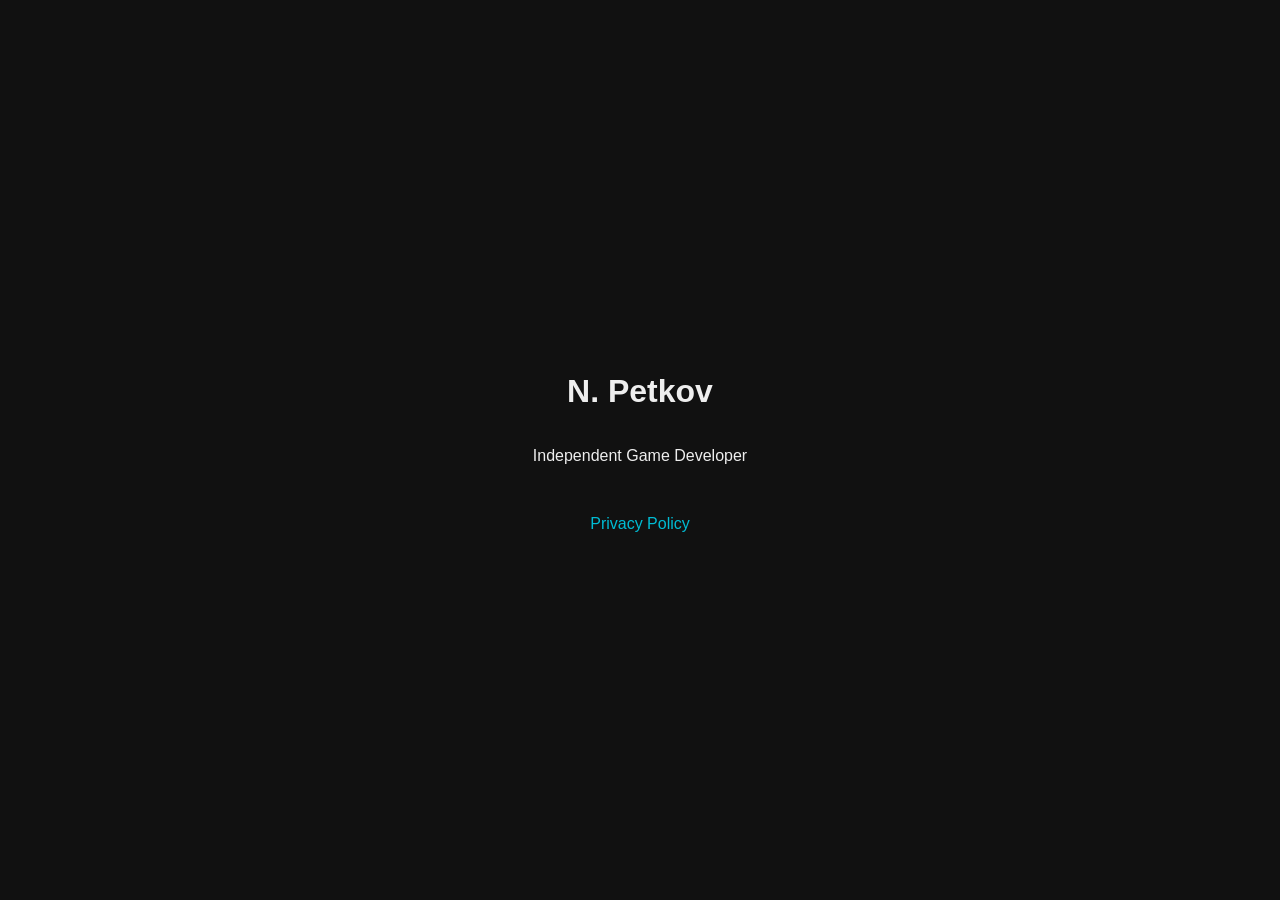
==== index.html @ 92702ce8 "Add files via upload" ====
<!DOCTYPE html>
<html lang="en">
<head>
    <meta charset="UTF-8">
    <meta name="viewport" content="width=device-width, initial-scale=1.0">
    <title>N-Petkov Games</title>
    <style>
        body {
            font-family: Arial, sans-serif;
            background-color: #111;
            color: #eee;
            display: flex;
            flex-direction: column;
            align-items: center;
            justify-content: center;
            height: 100vh;
            margin: 0;
            text-align: center;
        }
        a { color: #00bcd4; text-decoration: none; }
        a:hover { text-decoration: underline; }
    </style>
</head>
<body>
    <h1>N. Petkov</h1>
    <p>Independent Game Developer</p>
    <br>
    <p><a href="https://n-petkov.github.io/hex-arena-privacy/">Privacy Policy</a></p>
</body>
</html>
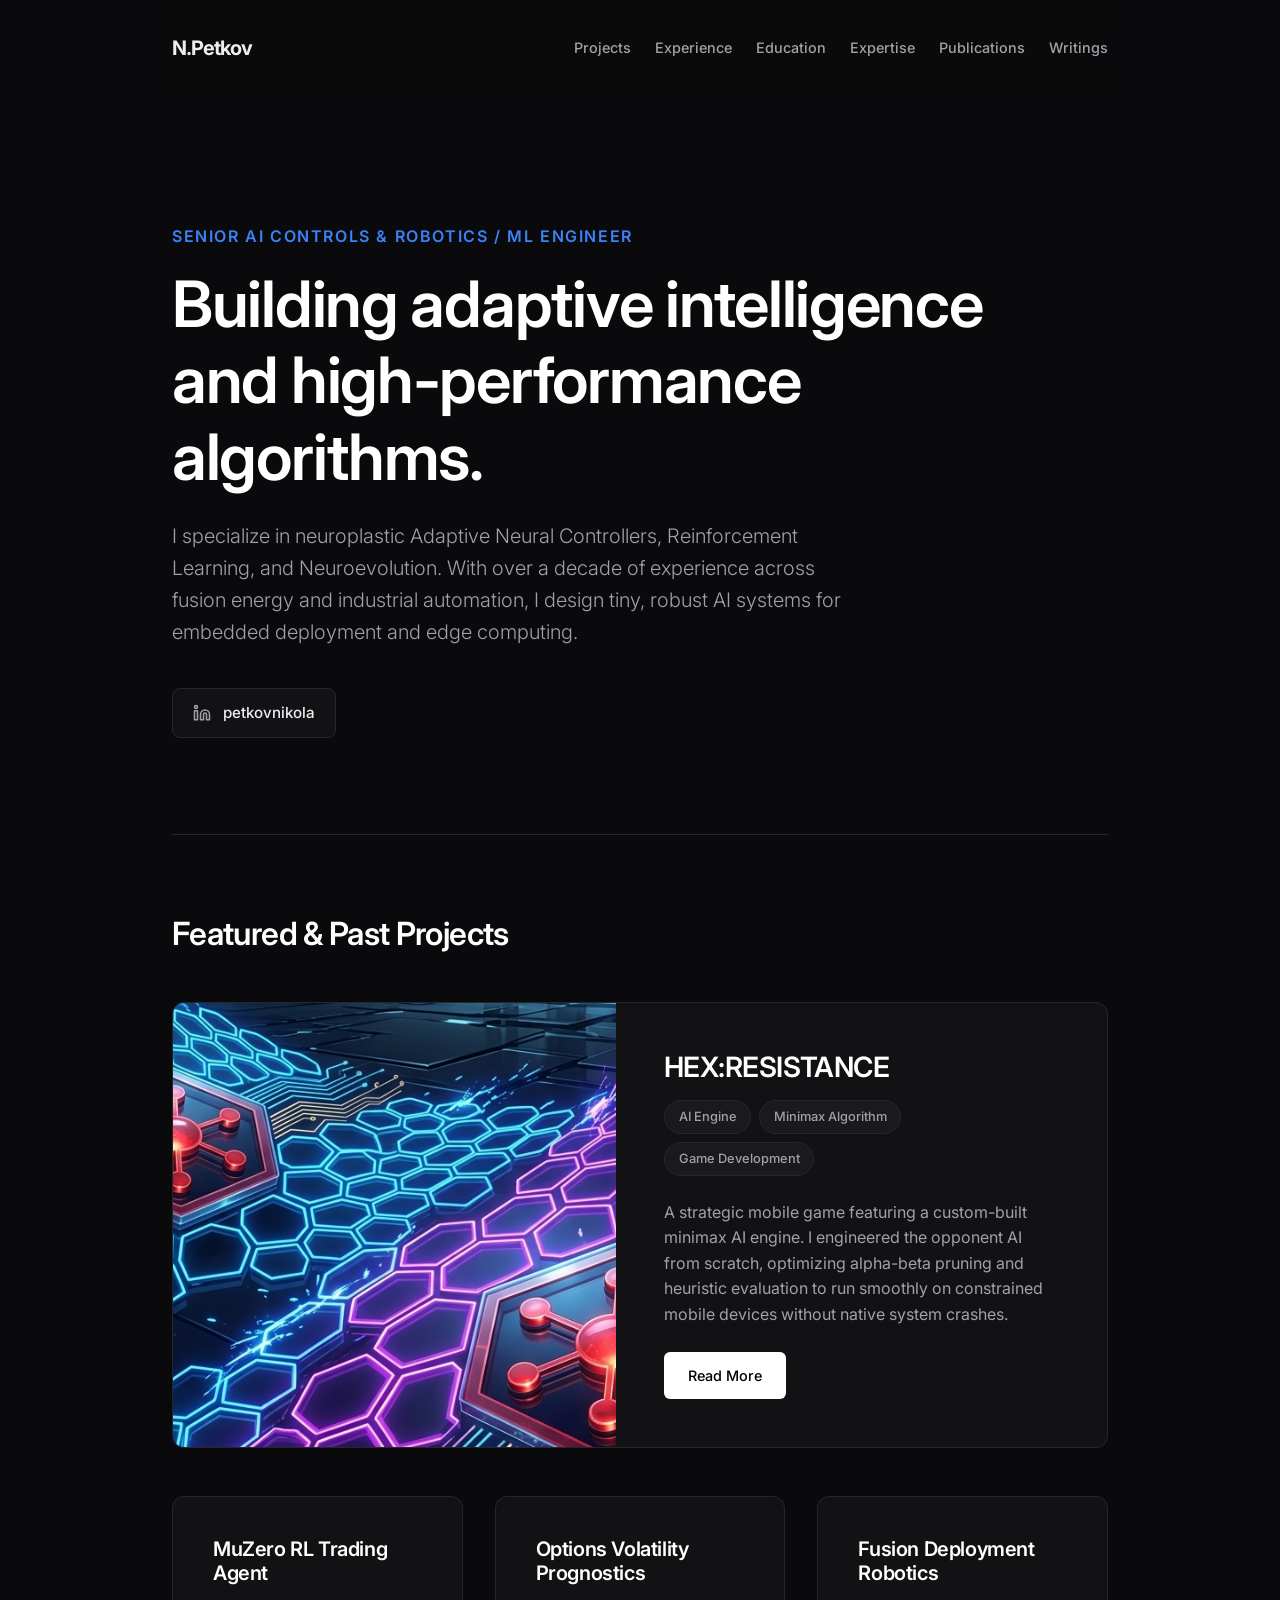
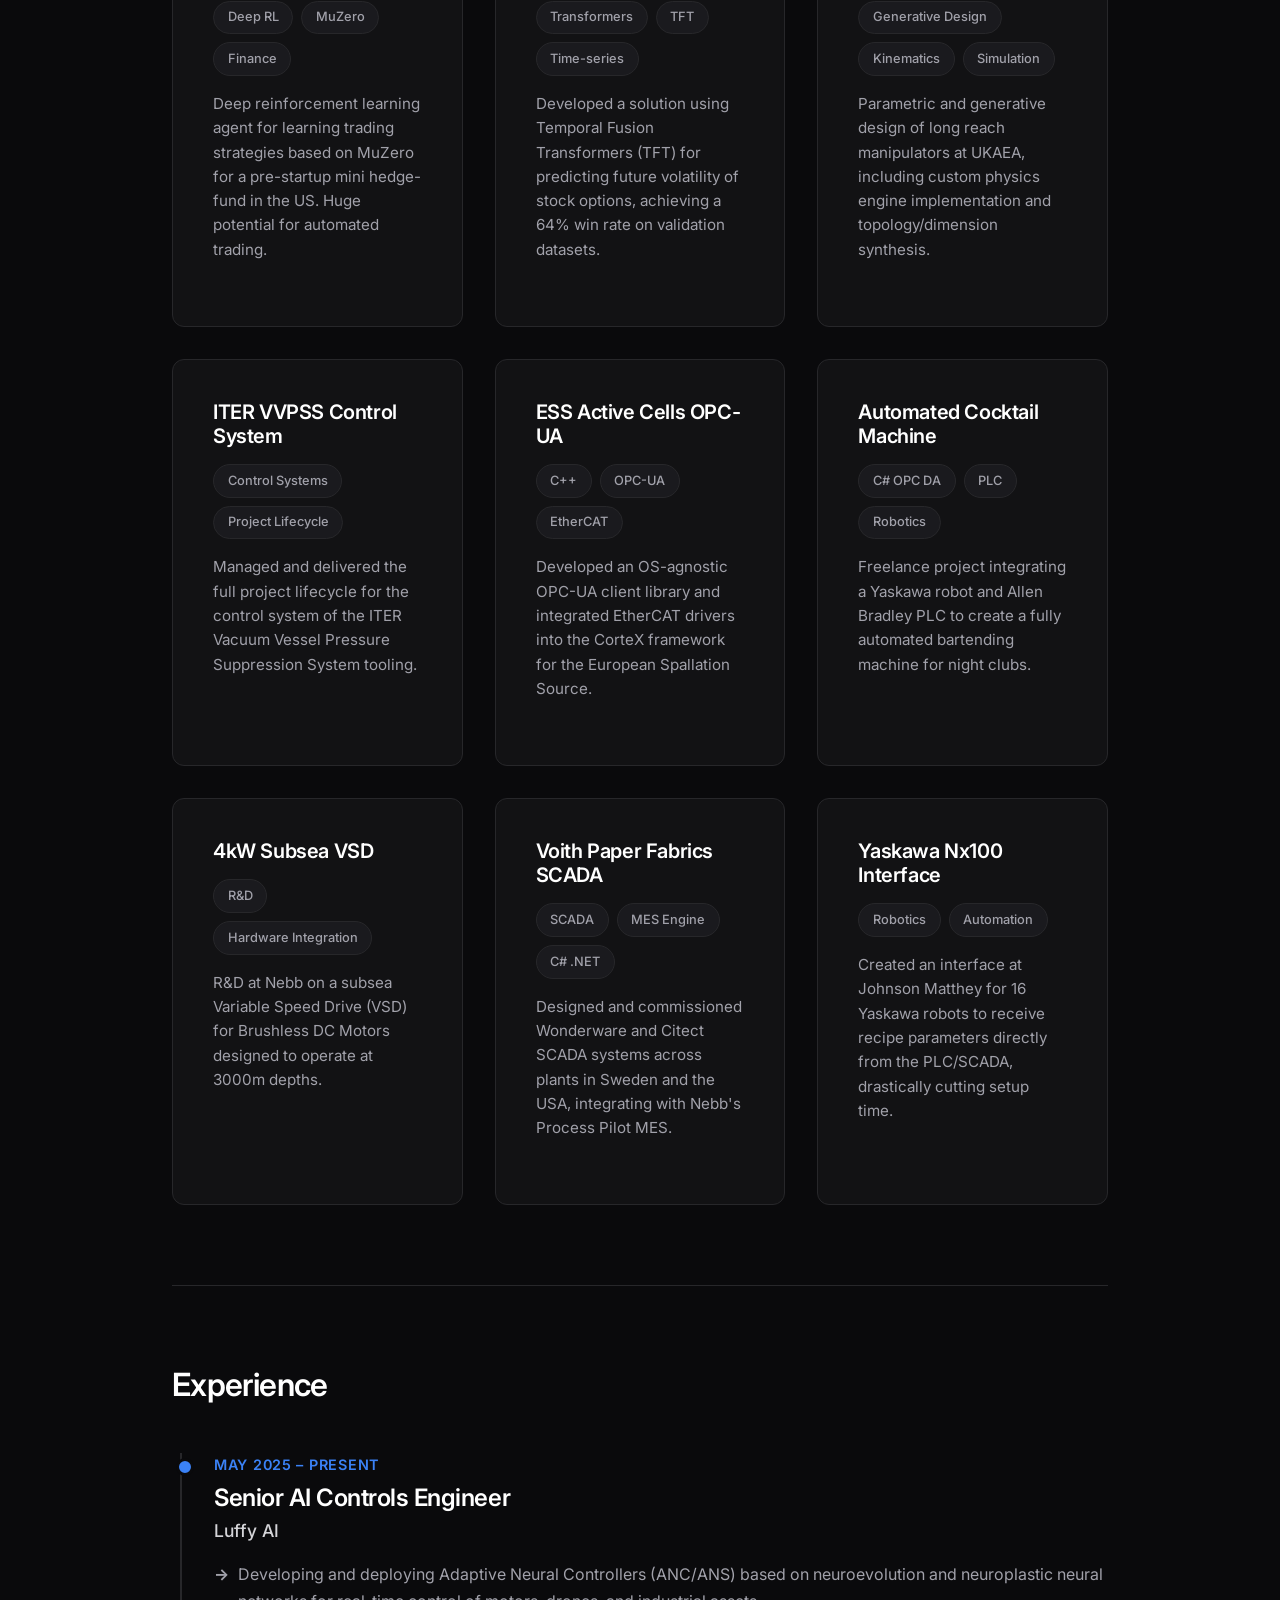
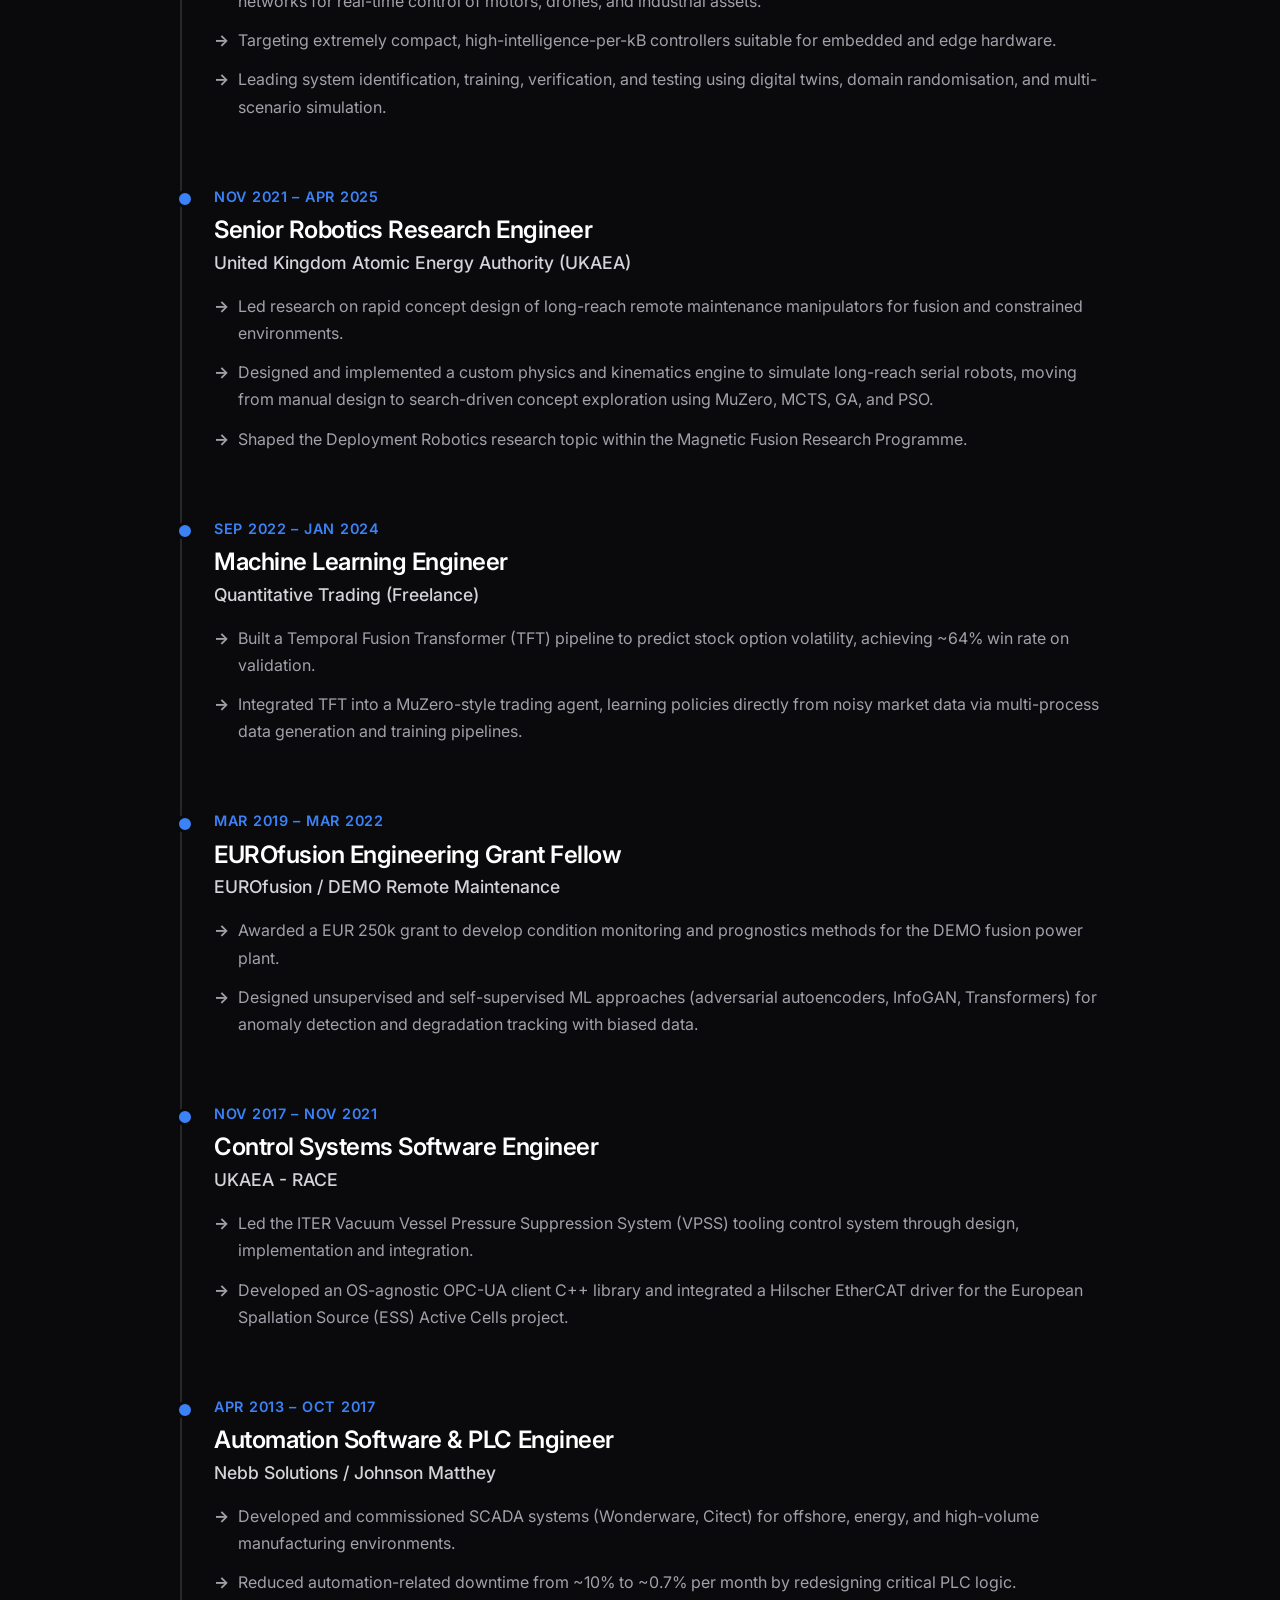
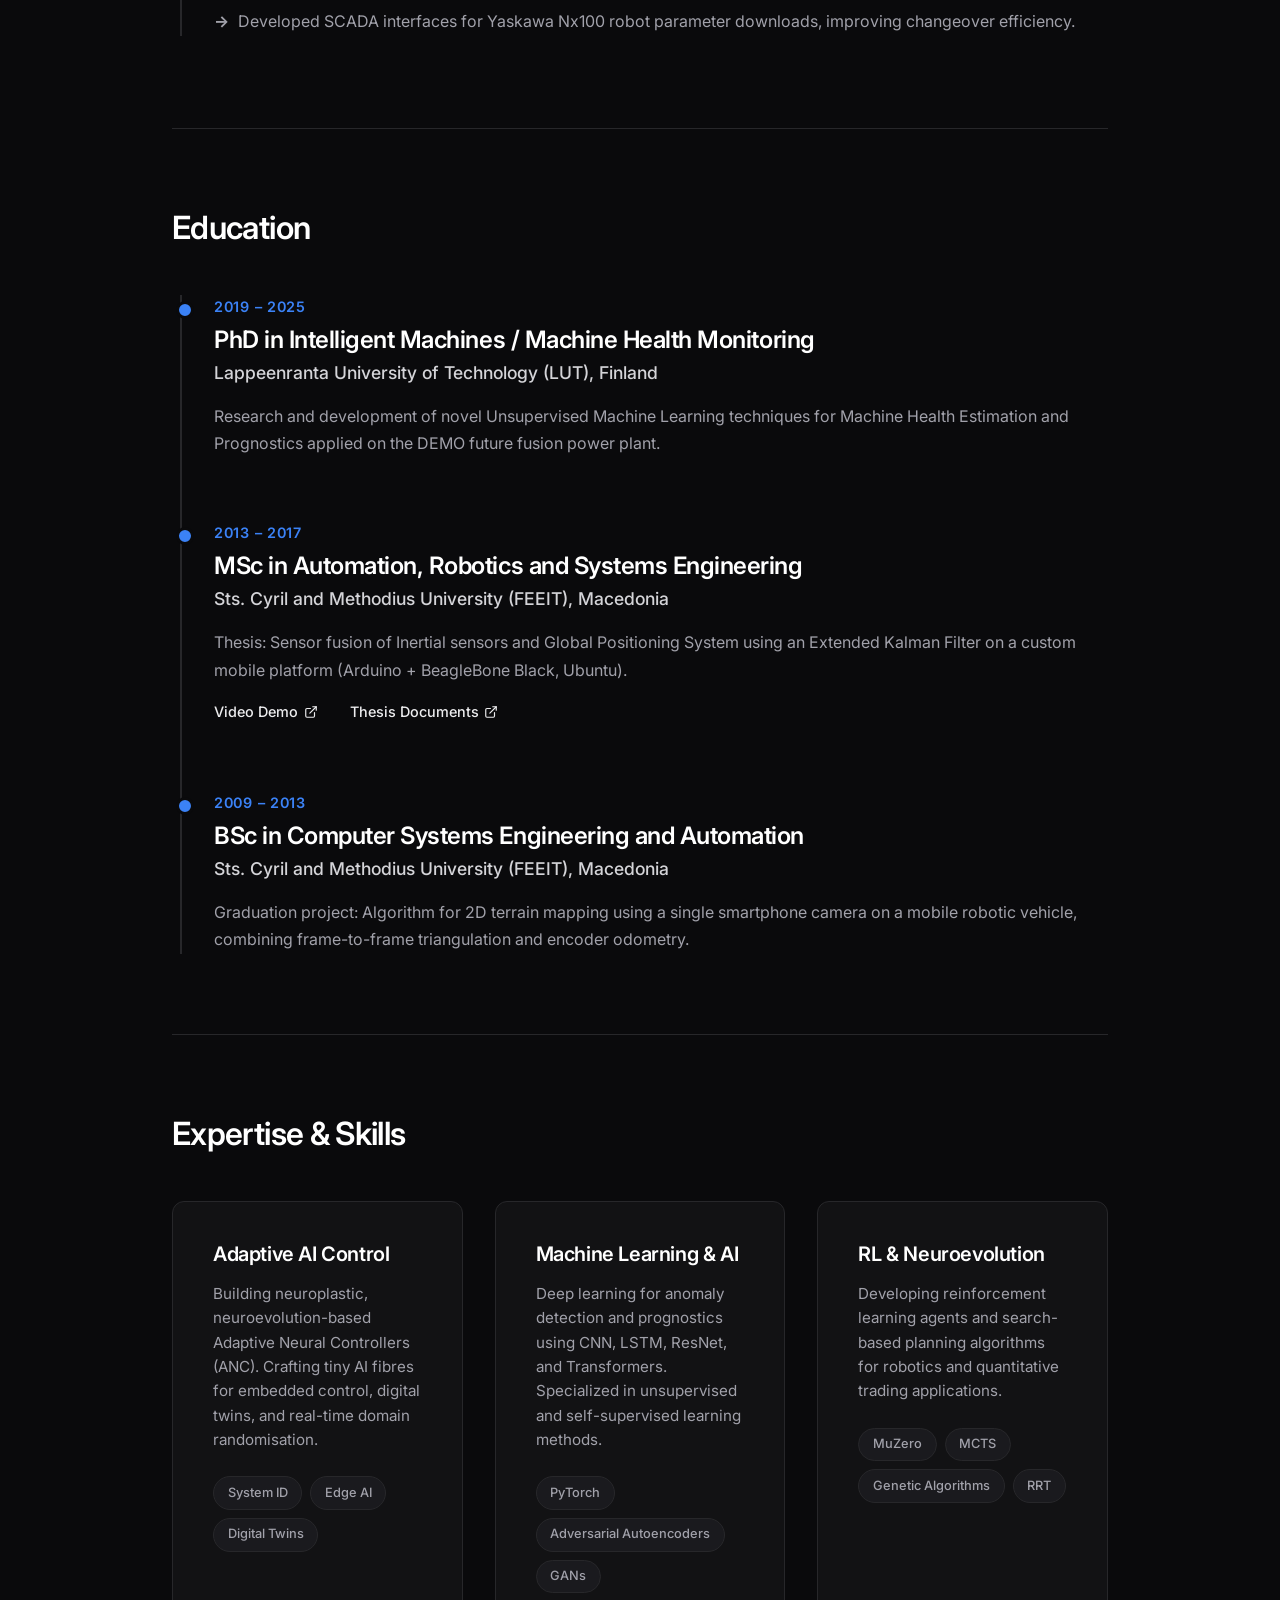
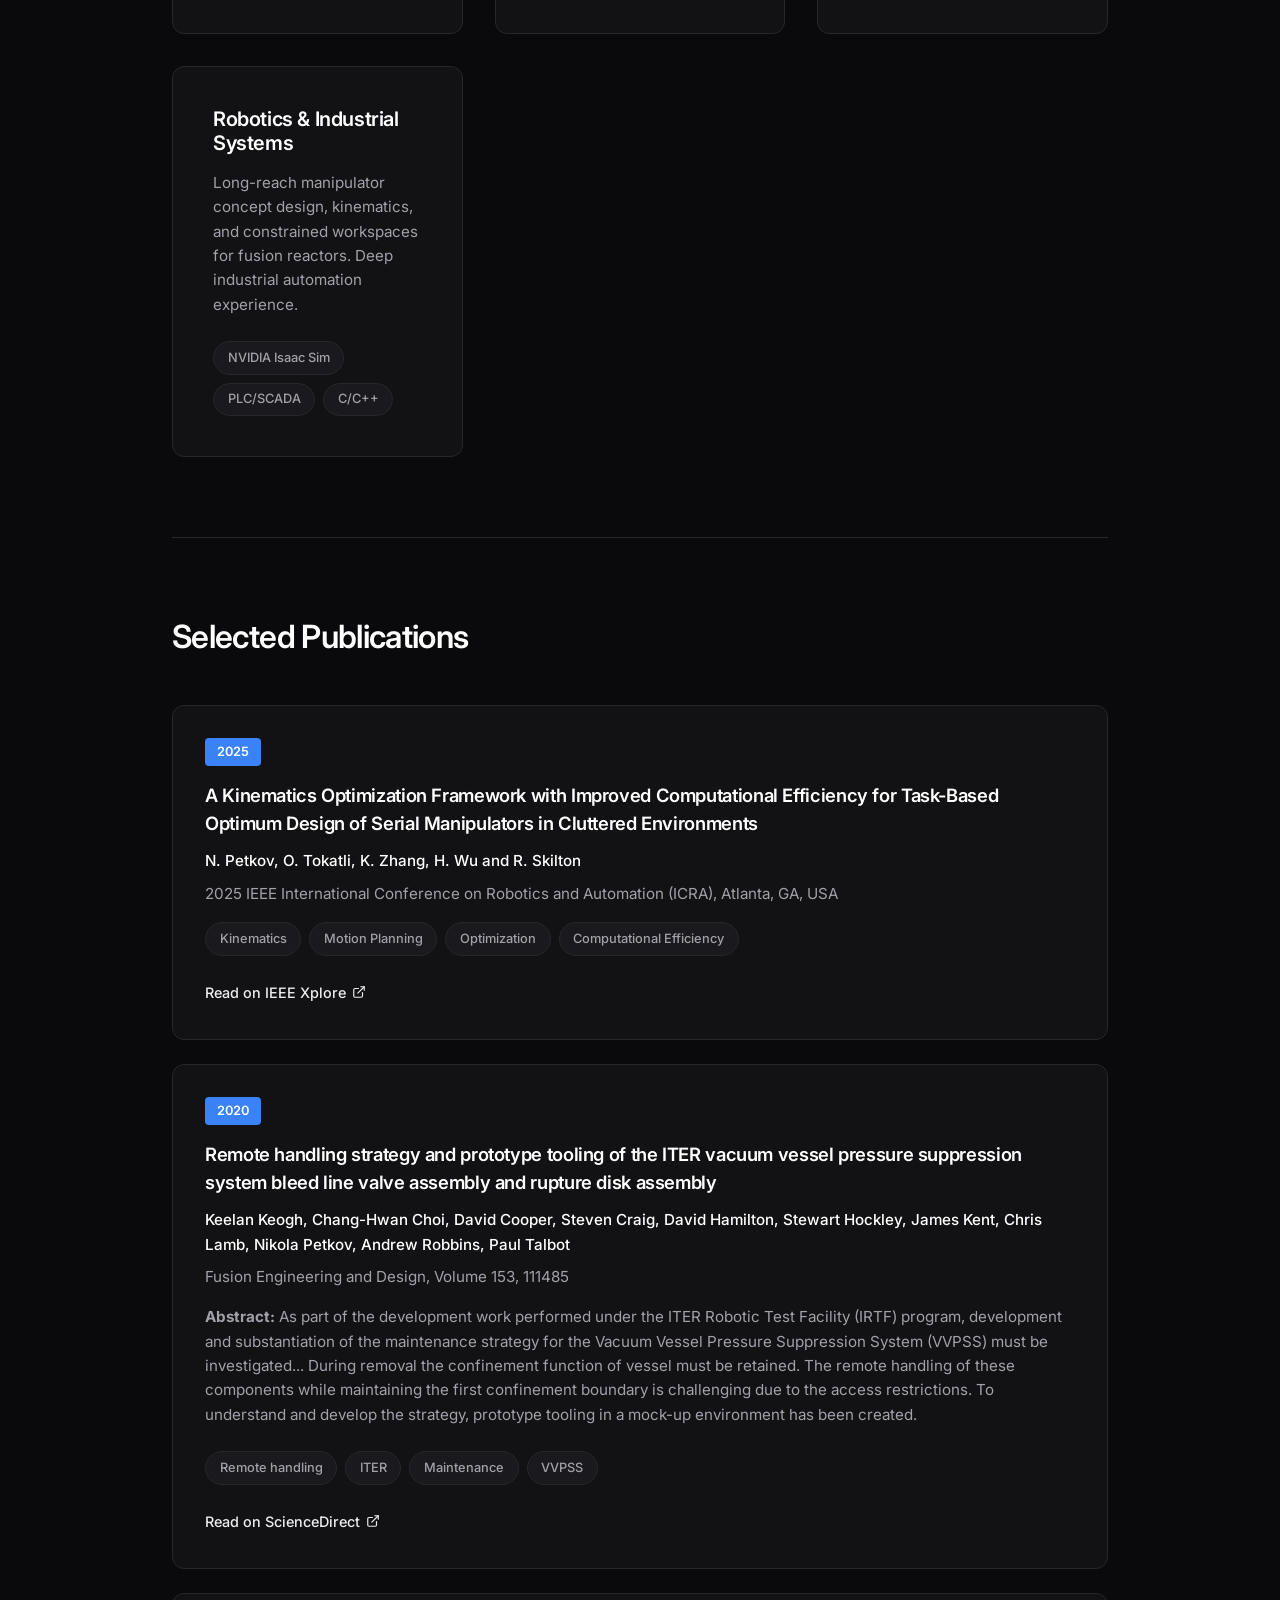
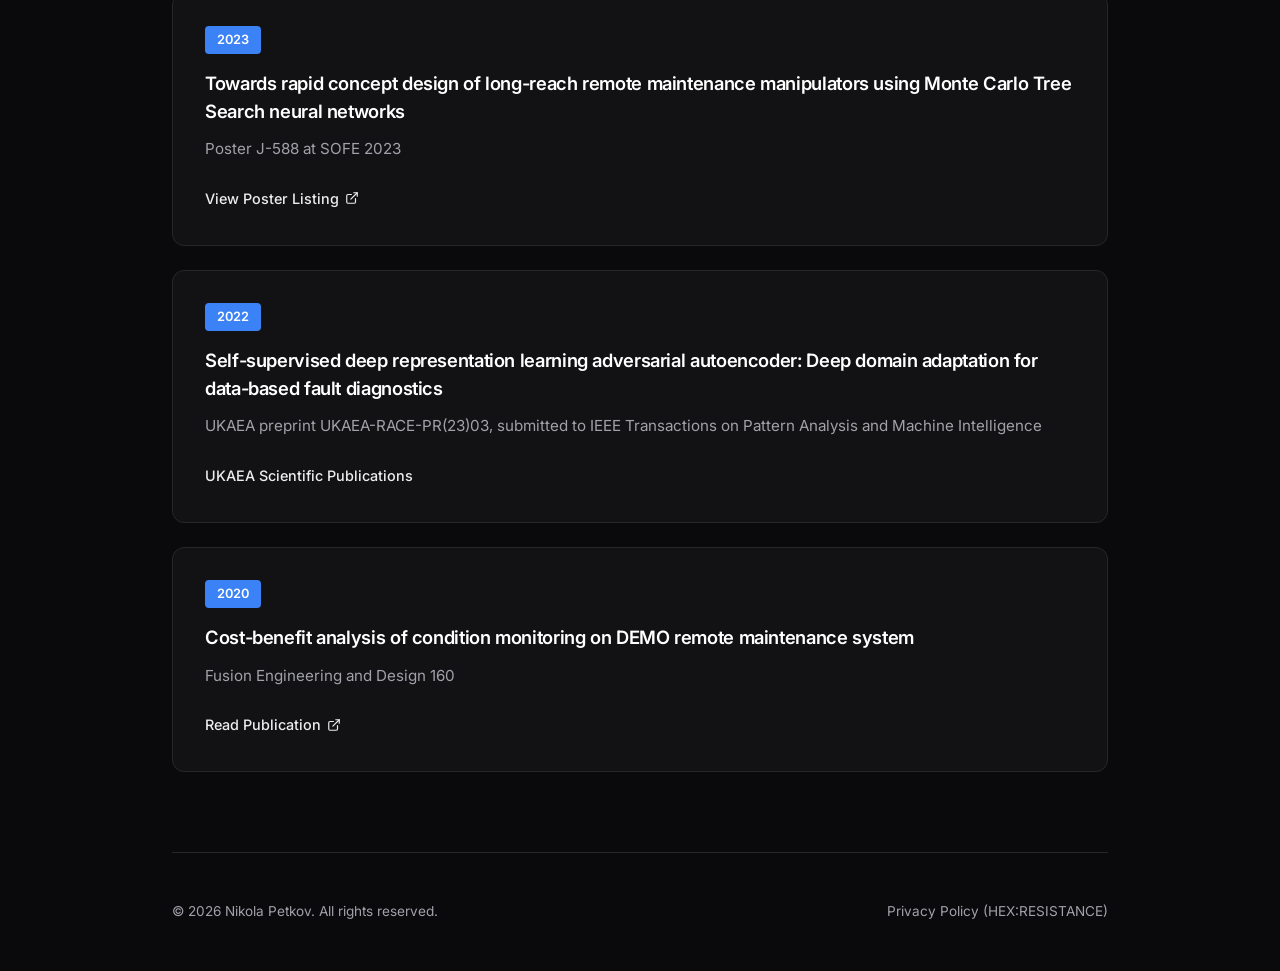
==== commit f41a2ed2: "Innitial commit." ====
--- a/index.html
+++ b/index.html
@@ -3,29 +3,392 @@
 <head>
     <meta charset="UTF-8">
     <meta name="viewport" content="width=device-width, initial-scale=1.0">
-    <title>N-Petkov Games</title>
-    <style>
-        body {
-            font-family: Arial, sans-serif;
-            background-color: #111;
-            color: #eee;
-            display: flex;
-            flex-direction: column;
-            align-items: center;
-            justify-content: center;
-            height: 100vh;
-            margin: 0;
-            text-align: center;
-        }
-        a { color: #00bcd4; text-decoration: none; }
-        a:hover { text-decoration: underline; }
-    </style>
+    <meta name="description" content="N. Petkov | Senior AI Controls & Robotics / ML Engineer">
+    <title>Nikola Petkov | Senior AI Engineer</title>
+    <link rel="stylesheet" href="style.css">
 </head>
 <body>
-    <h1>N. Petkov</h1>
-    <p>Independent Game Developer</p>
-    <br>
-    <p><a href="https://n-petkov.github.io/hex-arena-privacy/">Privacy Policy</a></p>
+    <div class="container">
+        <nav>
+            <div class="logo">N.Petkov</div>
+            <div class="nav-links">
+                <a href="#projects">Projects</a>
+                <a href="#experience">Experience</a>
+                <a href="#education">Education</a>
+                <a href="#expertise">Expertise</a>
+                <a href="#publications">Publications</a>
+                <a href="blog/hexy-devlog.html">Writings</a>
+            </div>
+        </nav>
+
+        <header class="hero">
+            <div class="hero-subtitle">Senior AI Controls & Robotics / ML Engineer</div>
+            <h1>Building adaptive intelligence and high-performance algorithms.</h1>
+            <p>I specialize in neuroplastic Adaptive Neural Controllers, Reinforcement Learning, and Neuroevolution. With over a decade of experience across fusion energy and industrial automation, I design tiny, robust AI systems for embedded deployment and edge computing.</p>
+            
+            <div class="contact-grid">
+                <a href="https://linkedin.com/in/petkovnikola" target="_blank" rel="noopener noreferrer" class="contact-card">
+                    <svg viewBox="0 0 24 24" fill="none" stroke="currentColor" stroke-width="2" stroke-linecap="round" stroke-linejoin="round"><path d="M16 8a6 6 0 0 1 6 6v7h-4v-7a2 2 0 0 0-2-2 2 2 0 0 0-2 2v7h-4v-7a6 6 0 0 1 6-6z"></path><rect x="2" y="9" width="4" height="12"></rect><circle cx="4" cy="4" r="2"></circle></svg>
+                    petkovnikola
+                </a>
+            </div>
+        </header>
+
+        <section id="projects">
+            <div class="section-header">
+                <h2>Featured & Past Projects</h2>
+            </div>
+            
+            <div class="project-card" style="margin-bottom: 3rem;">
+                <img src="assets/Hex images/feature-graphic.png" alt="HEX:RESISTANCE Gameplay" class="project-image">
+                <div class="project-content">
+                    <h3>HEX:RESISTANCE</h3>
+                    <div class="tag-container" style="margin-bottom: 1.5rem;">
+                        <span class="tag">AI Engine</span>
+                        <span class="tag">Minimax Algorithm</span>
+                        <span class="tag">Game Development</span>
+                    </div>
+                    <p>A strategic mobile game featuring a custom-built minimax AI engine. I engineered the opponent AI from scratch, optimizing alpha-beta pruning and heuristic evaluation to run smoothly on constrained mobile devices without native system crashes.</p>
+                    <a href="blog/hexy-devlog.html" class="btn">Read More</a>
+                </div>
+            </div>
+
+            <div class="expertise-grid">
+                <div class="expertise-card">
+                    <h3>MuZero RL Trading Agent</h3>
+                    <div class="tag-container" style="margin-bottom: 1rem;">
+                        <span class="tag">Deep RL</span>
+                        <span class="tag">MuZero</span>
+                        <span class="tag">Finance</span>
+                    </div>
+                    <p>Deep reinforcement learning agent for learning trading strategies based on MuZero for a pre-startup mini hedge-fund in the US. Huge potential for automated trading.</p>
+                </div>
+
+                <div class="expertise-card">
+                    <h3>Options Volatility Prognostics</h3>
+                    <div class="tag-container" style="margin-bottom: 1rem;">
+                        <span class="tag">Transformers</span>
+                        <span class="tag">TFT</span>
+                        <span class="tag">Time-series</span>
+                    </div>
+                    <p>Developed a solution using Temporal Fusion Transformers (TFT) for predicting future volatility of stock options, achieving a 64% win rate on validation datasets.</p>
+                </div>
+
+                <div class="expertise-card">
+                    <h3>Fusion Deployment Robotics</h3>
+                    <div class="tag-container" style="margin-bottom: 1rem;">
+                        <span class="tag">Generative Design</span>
+                        <span class="tag">Kinematics</span>
+                        <span class="tag">Simulation</span>
+                    </div>
+                    <p>Parametric and generative design of long reach manipulators at UKAEA, including custom physics engine implementation and topology/dimension synthesis.</p>
+                </div>
+
+                <div class="expertise-card">
+                    <h3>ITER VVPSS Control System</h3>
+                    <div class="tag-container" style="margin-bottom: 1rem;">
+                        <span class="tag">Control Systems</span>
+                        <span class="tag">Project Lifecycle</span>
+                    </div>
+                    <p>Managed and delivered the full project lifecycle for the control system of the ITER Vacuum Vessel Pressure Suppression System tooling.</p>
+                </div>
+
+                <div class="expertise-card">
+                    <h3>ESS Active Cells OPC-UA</h3>
+                    <div class="tag-container" style="margin-bottom: 1rem;">
+                        <span class="tag">C++</span>
+                        <span class="tag">OPC-UA</span>
+                        <span class="tag">EtherCAT</span>
+                    </div>
+                    <p>Developed an OS-agnostic OPC-UA client library and integrated EtherCAT drivers into the CorteX framework for the European Spallation Source.</p>
+                </div>
+
+                <div class="expertise-card">
+                    <h3>Automated Cocktail Machine</h3>
+                    <div class="tag-container" style="margin-bottom: 1rem;">
+                        <span class="tag">C# OPC DA</span>
+                        <span class="tag">PLC</span>
+                        <span class="tag">Robotics</span>
+                    </div>
+                    <p>Freelance project integrating a Yaskawa robot and Allen Bradley PLC to create a fully automated bartending machine for night clubs.</p>
+                </div>
+
+                <div class="expertise-card">
+                    <h3>4kW Subsea VSD</h3>
+                    <div class="tag-container" style="margin-bottom: 1rem;">
+                        <span class="tag">R&D</span>
+                        <span class="tag">Hardware Integration</span>
+                    </div>
+                    <p>R&D at Nebb on a subsea Variable Speed Drive (VSD) for Brushless DC Motors designed to operate at 3000m depths.</p>
+                </div>
+
+                <div class="expertise-card">
+                    <h3>Voith Paper Fabrics SCADA</h3>
+                    <div class="tag-container" style="margin-bottom: 1rem;">
+                        <span class="tag">SCADA</span>
+                        <span class="tag">MES Engine</span>
+                        <span class="tag">C# .NET</span>
+                    </div>
+                    <p>Designed and commissioned Wonderware and Citect SCADA systems across plants in Sweden and the USA, integrating with Nebb's Process Pilot MES.</p>
+                </div>
+
+                <div class="expertise-card">
+                    <h3>Yaskawa Nx100 Interface</h3>
+                    <div class="tag-container" style="margin-bottom: 1rem;">
+                        <span class="tag">Robotics</span>
+                        <span class="tag">Automation</span>
+                    </div>
+                    <p>Created an interface at Johnson Matthey for 16 Yaskawa robots to receive recipe parameters directly from the PLC/SCADA, drastically cutting setup time.</p>
+                </div>
+            </div>
+        </section>
+
+        <section id="experience">
+            <div class="section-header">
+                <h2>Experience</h2>
+            </div>
+            
+            <div class="timeline">
+                <div class="timeline-item">
+                    <span class="timeline-date">May 2025 – Present</span>
+                    <h3 class="timeline-title">Senior AI Controls Engineer</h3>
+                    <div class="timeline-company">Luffy AI</div>
+                    <div class="timeline-content">
+                        <ul>
+                            <li>Developing and deploying Adaptive Neural Controllers (ANC/ANS) based on neuroevolution and neuroplastic neural networks for real-time control of motors, drones, and industrial assets.</li>
+                            <li>Targeting extremely compact, high-intelligence-per-kB controllers suitable for embedded and edge hardware.</li>
+                            <li>Leading system identification, training, verification, and testing using digital twins, domain randomisation, and multi-scenario simulation.</li>
+                        </ul>
+                    </div>
+                </div>
+
+                <div class="timeline-item">
+                    <span class="timeline-date">Nov 2021 – Apr 2025</span>
+                    <h3 class="timeline-title">Senior Robotics Research Engineer</h3>
+                    <div class="timeline-company">United Kingdom Atomic Energy Authority (UKAEA)</div>
+                    <div class="timeline-content">
+                        <ul>
+                            <li>Led research on rapid concept design of long-reach remote maintenance manipulators for fusion and constrained environments.</li>
+                            <li>Designed and implemented a custom physics and kinematics engine to simulate long-reach serial robots, moving from manual design to search-driven concept exploration using MuZero, MCTS, GA, and PSO.</li>
+                            <li>Shaped the Deployment Robotics research topic within the Magnetic Fusion Research Programme.</li>
+                        </ul>
+                    </div>
+                </div>
+
+                <div class="timeline-item">
+                    <span class="timeline-date">Sep 2022 – Jan 2024</span>
+                    <h3 class="timeline-title">Machine Learning Engineer</h3>
+                    <div class="timeline-company">Quantitative Trading (Freelance)</div>
+                    <div class="timeline-content">
+                        <ul>
+                            <li>Built a Temporal Fusion Transformer (TFT) pipeline to predict stock option volatility, achieving ~64% win rate on validation.</li>
+                            <li>Integrated TFT into a MuZero-style trading agent, learning policies directly from noisy market data via multi-process data generation and training pipelines.</li>
+                        </ul>
+                    </div>
+                </div>
+
+                <div class="timeline-item">
+                    <span class="timeline-date">Mar 2019 – Mar 2022</span>
+                    <h3 class="timeline-title">EUROfusion Engineering Grant Fellow</h3>
+                    <div class="timeline-company">EUROfusion / DEMO Remote Maintenance</div>
+                    <div class="timeline-content">
+                        <ul>
+                            <li>Awarded a EUR 250k grant to develop condition monitoring and prognostics methods for the DEMO fusion power plant.</li>
+                            <li>Designed unsupervised and self-supervised ML approaches (adversarial autoencoders, InfoGAN, Transformers) for anomaly detection and degradation tracking with biased data.</li>
+                        </ul>
+                    </div>
+                </div>
+
+                <div class="timeline-item">
+                    <span class="timeline-date">Nov 2017 – Nov 2021</span>
+                    <h3 class="timeline-title">Control Systems Software Engineer</h3>
+                    <div class="timeline-company">UKAEA - RACE</div>
+                    <div class="timeline-content">
+                        <ul>
+                            <li>Led the ITER Vacuum Vessel Pressure Suppression System (VPSS) tooling control system through design, implementation and integration.</li>
+                            <li>Developed an OS-agnostic OPC-UA client C++ library and integrated a Hilscher EtherCAT driver for the European Spallation Source (ESS) Active Cells project.</li>
+                        </ul>
+                    </div>
+                </div>
+
+                <div class="timeline-item">
+                    <span class="timeline-date">Apr 2013 – Oct 2017</span>
+                    <h3 class="timeline-title">Automation Software & PLC Engineer</h3>
+                    <div class="timeline-company">Nebb Solutions / Johnson Matthey</div>
+                    <div class="timeline-content">
+                        <ul>
+                            <li>Developed and commissioned SCADA systems (Wonderware, Citect) for offshore, energy, and high-volume manufacturing environments.</li>
+                            <li>Reduced automation-related downtime from ~10% to ~0.7% per month by redesigning critical PLC logic.</li>
+                            <li>Developed SCADA interfaces for Yaskawa Nx100 robot parameter downloads, improving changeover efficiency.</li>
+                        </ul>
+                    </div>
+                </div>
+            </div>
+        </section>
+
+        <section id="education">
+            <div class="section-header">
+                <h2>Education</h2>
+            </div>
+            
+            <div class="timeline">
+                <div class="timeline-item">
+                    <span class="timeline-date">2019 – 2025</span>
+                    <h3 class="timeline-title">PhD in Intelligent Machines / Machine Health Monitoring</h3>
+                    <div class="timeline-company">Lappeenranta University of Technology (LUT), Finland</div>
+                    <div class="timeline-content">
+                        <p>Research and development of novel Unsupervised Machine Learning techniques for Machine Health Estimation and Prognostics applied on the DEMO future fusion power plant.</p>
+                    </div>
+                </div>
+
+                <div class="timeline-item">
+                    <span class="timeline-date">2013 – 2017</span>
+                    <h3 class="timeline-title">MSc in Automation, Robotics and Systems Engineering</h3>
+                    <div class="timeline-company">Sts. Cyril and Methodius University (FEEIT), Macedonia</div>
+                    <div class="timeline-content">
+                        <p>Thesis: Sensor fusion of Inertial sensors and Global Positioning System using an Extended Kalman Filter on a custom mobile platform (Arduino + BeagleBone Black, Ubuntu).</p>
+                        <div class="tag-container" style="margin-top: 1rem;">
+                            <a href="https://www.youtube.com/watch?v=VLtQT0gD0Lc" target="_blank" rel="noopener noreferrer" class="pub-link" style="margin-right: 1.5rem;">
+                                Video Demo
+                                <svg viewBox="0 0 24 24" fill="none" stroke="currentColor" stroke-width="2" stroke-linecap="round" stroke-linejoin="round"><path d="M18 13v6a2 2 0 0 1-2 2H5a2 2 0 0 1-2-2V8a2 2 0 0 1 2-2h6"></path><polyline points="15 3 21 3 21 9"></polyline><line x1="10" y1="14" x2="21" y2="3"></line></svg>
+                            </a>
+                            <a href="https://1drv.ms/f/s!Ar3a5r5bEkKdgcE072aba8MkSEed5Q" target="_blank" rel="noopener noreferrer" class="pub-link">
+                                Thesis Documents
+                                <svg viewBox="0 0 24 24" fill="none" stroke="currentColor" stroke-width="2" stroke-linecap="round" stroke-linejoin="round"><path d="M18 13v6a2 2 0 0 1-2 2H5a2 2 0 0 1-2-2V8a2 2 0 0 1 2-2h6"></path><polyline points="15 3 21 3 21 9"></polyline><line x1="10" y1="14" x2="21" y2="3"></line></svg>
+                            </a>
+                        </div>
+                    </div>
+                </div>
+
+                <div class="timeline-item">
+                    <span class="timeline-date">2009 – 2013</span>
+                    <h3 class="timeline-title">BSc in Computer Systems Engineering and Automation</h3>
+                    <div class="timeline-company">Sts. Cyril and Methodius University (FEEIT), Macedonia</div>
+                    <div class="timeline-content">
+                        <p>Graduation project: Algorithm for 2D terrain mapping using a single smartphone camera on a mobile robotic vehicle, combining frame-to-frame triangulation and encoder odometry.</p>
+                    </div>
+                </div>
+            </div>
+        </section>
+
+        <section id="expertise">
+            <div class="section-header">
+                <h2>Expertise & Skills</h2>
+            </div>
+            <div class="expertise-grid">
+                <div class="expertise-card">
+                    <h3>Adaptive AI Control</h3>
+                    <p>Building neuroplastic, neuroevolution-based Adaptive Neural Controllers (ANC). Crafting tiny AI fibres for embedded control, digital twins, and real-time domain randomisation.</p>
+                    <div class="tag-container">
+                        <span class="tag">System ID</span>
+                        <span class="tag">Edge AI</span>
+                        <span class="tag">Digital Twins</span>
+                    </div>
+                </div>
+                <div class="expertise-card">
+                    <h3>Machine Learning & AI</h3>
+                    <p>Deep learning for anomaly detection and prognostics using CNN, LSTM, ResNet, and Transformers. Specialized in unsupervised and self-supervised learning methods.</p>
+                    <div class="tag-container">
+                        <span class="tag">PyTorch</span>
+                        <span class="tag">Adversarial Autoencoders</span>
+                        <span class="tag">GANs</span>
+                    </div>
+                </div>
+                <div class="expertise-card">
+                    <h3>RL & Neuroevolution</h3>
+                    <p>Developing reinforcement learning agents and search-based planning algorithms for robotics and quantitative trading applications.</p>
+                    <div class="tag-container">
+                        <span class="tag">MuZero</span>
+                        <span class="tag">MCTS</span>
+                        <span class="tag">Genetic Algorithms</span>
+                        <span class="tag">RRT</span>
+                    </div>
+                </div>
+                <div class="expertise-card">
+                    <h3>Robotics & Industrial Systems</h3>
+                    <p>Long-reach manipulator concept design, kinematics, and constrained workspaces for fusion reactors. Deep industrial automation experience.</p>
+                    <div class="tag-container">
+                        <span class="tag">NVIDIA Isaac Sim</span>
+                        <span class="tag">PLC/SCADA</span>
+                        <span class="tag">C/C++</span>
+                    </div>
+                </div>
+            </div>
+        </section>
+
+        <section id="publications">
+            <div class="section-header">
+                <h2>Selected Publications</h2>
+            </div>
+            <div class="pub-list">
+                <div class="pub-item">
+                    <span class="pub-year">2025</span>
+                    <h3 class="pub-title">A Kinematics Optimization Framework with Improved Computational Efficiency for Task-Based Optimum Design of Serial Manipulators in Cluttered Environments</h3>
+                    <p class="pub-venue" style="margin-bottom: 0.5rem; font-weight: 500; color: #fff;">N. Petkov, O. Tokatli, K. Zhang, H. Wu and R. Skilton</p>
+                    <p class="pub-venue" style="margin-bottom: 1rem;">2025 IEEE International Conference on Robotics and Automation (ICRA), Atlanta, GA, USA</p>
+                    <div class="tag-container" style="margin-bottom: 1.5rem;">
+                        <span class="tag">Kinematics</span>
+                        <span class="tag">Motion Planning</span>
+                        <span class="tag">Optimization</span>
+                        <span class="tag">Computational Efficiency</span>
+                    </div>
+                    <a href="https://ieeexplore.ieee.org/document/11128345" target="_blank" rel="noopener noreferrer" class="pub-link">
+                        Read on IEEE Xplore
+                        <svg viewBox="0 0 24 24" fill="none" stroke="currentColor" stroke-width="2" stroke-linecap="round" stroke-linejoin="round"><path d="M18 13v6a2 2 0 0 1-2 2H5a2 2 0 0 1-2-2V8a2 2 0 0 1 2-2h6"></path><polyline points="15 3 21 3 21 9"></polyline><line x1="10" y1="14" x2="21" y2="3"></line></svg>
+                    </a>
+                </div>
+                <div class="pub-item">
+                    <span class="pub-year">2020</span>
+                    <h3 class="pub-title">Remote handling strategy and prototype tooling of the ITER vacuum vessel pressure suppression system bleed line valve assembly and rupture disk assembly</h3>
+                    <p class="pub-venue" style="margin-bottom: 0.5rem; font-weight: 500; color: #fff;">Keelan Keogh, Chang-Hwan Choi, David Cooper, Steven Craig, David Hamilton, Stewart Hockley, James Kent, Chris Lamb, Nikola Petkov, Andrew Robbins, Paul Talbot</p>
+                    <p class="pub-venue" style="margin-bottom: 1rem;">Fusion Engineering and Design, Volume 153, 111485</p>
+                    <p class="pub-venue" style="font-size: 0.95rem; line-height: 1.6; margin-bottom: 1.5rem;"><strong>Abstract:</strong> As part of the development work performed under the ITER Robotic Test Facility (IRTF) program, development and substantiation of the maintenance strategy for the Vacuum Vessel Pressure Suppression System (VVPSS) must be investigated... During removal the confinement function of vessel must be retained. The remote handling of these components while maintaining the first confinement boundary is challenging due to the access restrictions. To understand and develop the strategy, prototype tooling in a mock-up environment has been created.</p>
+                    <div class="tag-container" style="margin-bottom: 1.5rem;">
+                        <span class="tag">Remote handling</span>
+                        <span class="tag">ITER</span>
+                        <span class="tag">Maintenance</span>
+                        <span class="tag">VVPSS</span>
+                    </div>
+                    <a href="https://doi.org/10.1016/j.fusengdes.2020.111485" target="_blank" rel="noopener noreferrer" class="pub-link">
+                        Read on ScienceDirect
+                        <svg viewBox="0 0 24 24" fill="none" stroke="currentColor" stroke-width="2" stroke-linecap="round" stroke-linejoin="round"><path d="M18 13v6a2 2 0 0 1-2 2H5a2 2 0 0 1-2-2V8a2 2 0 0 1 2-2h6"></path><polyline points="15 3 21 3 21 9"></polyline><line x1="10" y1="14" x2="21" y2="3"></line></svg>
+                    </a>
+                </div>
+                <div class="pub-item">
+                    <span class="pub-year">2023</span>
+                    <h3 class="pub-title">Towards rapid concept design of long-reach remote maintenance manipulators using Monte Carlo Tree Search neural networks</h3>
+                    <p class="pub-venue">Poster J-588 at SOFE 2023</p>
+                    <a href="https://sofe2023.co.uk/posters/" target="_blank" rel="noopener noreferrer" class="pub-link">
+                        View Poster Listing
+                        <svg viewBox="0 0 24 24" fill="none" stroke="currentColor" stroke-width="2" stroke-linecap="round" stroke-linejoin="round"><path d="M18 13v6a2 2 0 0 1-2 2H5a2 2 0 0 1-2-2V8a2 2 0 0 1 2-2h6"></path><polyline points="15 3 21 3 21 9"></polyline><line x1="10" y1="14" x2="21" y2="3"></line></svg>
+                    </a>
+                </div>
+                <div class="pub-item">
+                    <span class="pub-year">2022</span>
+                    <h3 class="pub-title">Self-supervised deep representation learning adversarial autoencoder: Deep domain adaptation for data-based fault diagnostics</h3>
+                    <p class="pub-venue">UKAEA preprint UKAEA-RACE-PR(23)03, submitted to IEEE Transactions on Pattern Analysis and Machine Intelligence</p>
+                    <a href="#" class="pub-link">
+                        UKAEA Scientific Publications
+                    </a>
+                </div>
+                <div class="pub-item">
+                    <span class="pub-year">2020</span>
+                    <h3 class="pub-title">Cost-benefit analysis of condition monitoring on DEMO remote maintenance system</h3>
+                    <p class="pub-venue">Fusion Engineering and Design 160</p>
+                    <a href="https://doi.org/10.1016/j.fusengdes.2020.112022" target="_blank" rel="noopener noreferrer" class="pub-link">
+                        Read Publication
+                        <svg viewBox="0 0 24 24" fill="none" stroke="currentColor" stroke-width="2" stroke-linecap="round" stroke-linejoin="round"><path d="M18 13v6a2 2 0 0 1-2 2H5a2 2 0 0 1-2-2V8a2 2 0 0 1 2-2h6"></path><polyline points="15 3 21 3 21 9"></polyline><line x1="10" y1="14" x2="21" y2="3"></line></svg>
+                    </a>
+                </div>
+            </div>
+        </section>
+
+        <footer>
+            <div class="footer-content">
+                <span>&copy; 2026 Nikola Petkov. All rights reserved.</span>
+                <a href="/hex-arena-privacy/">Privacy Policy (HEX:RESISTANCE)</a>
+            </div>
+        </footer>
+    </div>
 </body>
 </html>
-
--- a/style.css
+++ b/style.css
@@ -0,0 +1,611 @@
+@import url('https://fonts.googleapis.com/css2?family=Inter:wght@300;400;500;600;700&display=swap');
+
+:root {
+  --bg-color: #0a0a0c;
+  --bg-secondary: #121214;
+  --bg-tertiary: #1a1a1e;
+  --text-primary: #ededef;
+  --text-secondary: #a1a1aa;
+  --accent-color: #3b82f6;
+  --accent-hover: #60a5fa;
+  --border-color: #27272a;
+  --font-family: 'Inter', sans-serif;
+  --transition: all 0.3s ease;
+}
+
+* {
+  margin: 0;
+  padding: 0;
+  box-sizing: border-box;
+}
+
+body {
+  font-family: var(--font-family);
+  background-color: var(--bg-color);
+  color: var(--text-primary);
+  line-height: 1.6;
+  -webkit-font-smoothing: antialiased;
+  -moz-osx-font-smoothing: grayscale;
+}
+
+a {
+  color: var(--text-primary);
+  text-decoration: none;
+  transition: var(--transition);
+}
+
+h1, h2, h3, h4, h5, h6 {
+  font-weight: 600;
+  line-height: 1.2;
+  letter-spacing: -0.02em;
+}
+
+/* Layout */
+.container {
+  max-width: 1000px;
+  margin: 0 auto;
+  padding: 0 2rem;
+}
+
+/* Navigation */
+nav {
+  display: flex;
+  justify-content: space-between;
+  align-items: center;
+  padding: 2rem 0;
+  position: sticky;
+  top: 0;
+  background-color: rgba(10, 10, 12, 0.9);
+  backdrop-filter: blur(10px);
+  z-index: 100;
+}
+
+.logo {
+  font-size: 1.25rem;
+  font-weight: 700;
+  letter-spacing: -0.05em;
+}
+
+.nav-links {
+  display: flex;
+  gap: 1.5rem;
+}
+
+.nav-links a {
+  color: var(--text-secondary);
+  font-size: 0.9rem;
+  font-weight: 500;
+}
+
+.nav-links a:hover {
+  color: var(--text-primary);
+}
+
+/* Hero Section */
+.hero {
+  padding: 8rem 0 6rem 0;
+  display: flex;
+  flex-direction: column;
+  align-items: flex-start;
+  max-width: 850px;
+}
+
+.hero-subtitle {
+  color: var(--accent-color);
+  font-weight: 600;
+  font-size: 1rem;
+  margin-bottom: 1rem;
+  text-transform: uppercase;
+  letter-spacing: 0.1em;
+}
+
+.hero h1 {
+  font-size: clamp(3rem, 5vw, 5rem);
+  margin-bottom: 1.5rem;
+  color: #ffffff;
+}
+
+.hero p {
+  font-size: 1.25rem;
+  color: var(--text-secondary);
+  max-width: 700px;
+  margin-bottom: 2.5rem;
+  font-weight: 300;
+}
+
+/* Contact Grid */
+.contact-grid {
+  display: flex;
+  gap: 1rem;
+  flex-wrap: wrap;
+}
+
+.contact-card {
+  display: flex;
+  align-items: center;
+  background-color: var(--bg-secondary);
+  border: 1px solid var(--border-color);
+  padding: 0.75rem 1.25rem;
+  border-radius: 8px;
+  font-size: 0.95rem;
+  font-weight: 500;
+  transition: var(--transition);
+}
+
+.contact-card:hover {
+  border-color: var(--text-secondary);
+  background-color: var(--bg-tertiary);
+  transform: translateY(-2px);
+}
+
+.contact-card svg {
+  margin-right: 0.75rem;
+  width: 18px;
+  height: 18px;
+  color: var(--text-secondary);
+  transition: var(--transition);
+}
+
+.contact-card:hover svg {
+  color: var(--text-primary);
+}
+
+/* Sections */
+section {
+  padding: 5rem 0;
+  border-top: 1px solid var(--border-color);
+}
+
+.section-header {
+  margin-bottom: 3rem;
+}
+
+.section-header h2 {
+  font-size: 2rem;
+  color: #ffffff;
+}
+
+/* Timeline */
+.timeline {
+  border-left: 2px solid var(--border-color);
+  padding-left: 2rem;
+  margin-left: 0.5rem;
+}
+
+.timeline-item {
+  position: relative;
+  margin-bottom: 4rem;
+}
+
+.timeline-item:last-child {
+  margin-bottom: 0;
+}
+
+.timeline-item::before {
+  content: '';
+  position: absolute;
+  left: -2.35rem;
+  top: 0.35rem;
+  width: 12px;
+  height: 12px;
+  border-radius: 50%;
+  background-color: var(--accent-color);
+  border: 3px solid var(--bg-color);
+  transition: var(--transition);
+}
+
+.timeline-item:hover::before {
+  background-color: var(--text-primary);
+  transform: scale(1.2);
+}
+
+.timeline-date {
+  color: var(--accent-color);
+  font-size: 0.9rem;
+  font-weight: 600;
+  margin-bottom: 0.5rem;
+  text-transform: uppercase;
+  letter-spacing: 0.05em;
+  display: block;
+}
+
+.timeline-title {
+  font-size: 1.5rem;
+  color: #fff;
+  margin-bottom: 0.25rem;
+}
+
+.timeline-company {
+  font-size: 1.1rem;
+  color: #d4d4d8;
+  margin-bottom: 1rem;
+  font-weight: 500;
+}
+
+.timeline-content {
+  color: var(--text-secondary);
+  font-size: 1rem;
+  line-height: 1.7;
+}
+
+.timeline-content ul {
+  list-style-type: none;
+  margin-top: 1rem;
+}
+
+.timeline-content li {
+  margin-bottom: 0.75rem;
+  position: relative;
+  padding-left: 1.5rem;
+}
+
+.timeline-content li::before {
+  content: '→';
+  position: absolute;
+  left: 0;
+  color: var(--text-secondary);
+  font-weight: bold;
+}
+
+/* Expertise Grid */
+.expertise-grid {
+  display: grid;
+  grid-template-columns: repeat(auto-fit, minmax(280px, 1fr));
+  gap: 2rem;
+}
+
+.expertise-card {
+  background-color: var(--bg-secondary);
+  border: 1px solid var(--border-color);
+  padding: 2.5rem;
+  border-radius: 12px;
+  transition: var(--transition);
+}
+
+.expertise-card:hover {
+  transform: translateY(-5px);
+  border-color: var(--text-secondary);
+  background-color: var(--bg-tertiary);
+}
+
+.expertise-card h3 {
+  font-size: 1.25rem;
+  margin-bottom: 1rem;
+  color: #fff;
+}
+
+.expertise-card p {
+  color: var(--text-secondary);
+  font-size: 0.95rem;
+  margin-bottom: 1.5rem;
+}
+
+.tag-container {
+  display: flex;
+  gap: 0.5rem;
+  flex-wrap: wrap;
+}
+
+.tag {
+  background: var(--bg-tertiary);
+  color: var(--text-secondary);
+  padding: 0.35rem 0.85rem;
+  border-radius: 9999px;
+  font-size: 0.8rem;
+  font-weight: 500;
+  border: 1px solid var(--border-color);
+}
+
+/* Projects */
+.project-card {
+  display: grid;
+  grid-template-columns: 1fr 1fr;
+  gap: 3rem;
+  align-items: center;
+  background: var(--bg-secondary);
+  border: 1px solid var(--border-color);
+  border-radius: 12px;
+  overflow: hidden;
+  transition: var(--transition);
+}
+
+.project-card:hover {
+  border-color: var(--text-secondary);
+}
+
+.project-image {
+  width: 100%;
+  height: 100%;
+  object-fit: cover;
+  min-height: 300px;
+}
+
+.project-content {
+  padding: 3rem 3rem 3rem 0;
+}
+
+@media (max-width: 768px) {
+  .project-card {
+    grid-template-columns: 1fr;
+  }
+  .project-content {
+    padding: 2rem;
+  }
+  .project-image {
+    min-height: 250px;
+  }
+}
+
+.project-content h3 {
+  font-size: 1.75rem;
+  margin-bottom: 1rem;
+  color: #fff;
+}
+
+.project-content p {
+  color: var(--text-secondary);
+  margin-bottom: 1.5rem;
+}
+
+.btn {
+  display: inline-block;
+  padding: 0.75rem 1.5rem;
+  background-color: #ffffff;
+  color: #000000;
+  border-radius: 6px;
+  font-weight: 500;
+  font-size: 0.9rem;
+  transition: var(--transition);
+}
+
+.btn:hover {
+  background-color: #e4e4e7;
+  transform: translateY(-2px);
+}
+
+/* Publications */
+.pub-list {
+  display: flex;
+  flex-direction: column;
+  gap: 1.5rem;
+}
+
+.pub-item {
+  background: var(--bg-secondary);
+  border: 1px solid var(--border-color);
+  padding: 2rem;
+  border-radius: 12px;
+  transition: var(--transition);
+}
+
+.pub-item:hover {
+  border-color: var(--text-secondary);
+  background-color: var(--bg-tertiary);
+}
+
+.pub-year {
+  display: inline-block;
+  background: var(--accent-color);
+  color: #fff;
+  padding: 0.25rem 0.75rem;
+  border-radius: 4px;
+  font-size: 0.8rem;
+  font-weight: 600;
+  margin-bottom: 1rem;
+}
+
+.pub-title {
+  font-size: 1.15rem;
+  color: #fff;
+  margin-bottom: 0.75rem;
+  line-height: 1.5;
+}
+
+.pub-venue {
+  color: var(--text-secondary);
+  font-size: 0.95rem;
+  margin-bottom: 1.5rem;
+}
+
+.pub-link {
+  display: inline-flex;
+  align-items: center;
+  color: var(--text-primary);
+  font-size: 0.9rem;
+  font-weight: 500;
+  border-bottom: 1px solid transparent;
+  padding-bottom: 2px;
+}
+
+.pub-link svg {
+  margin-left: 0.35rem;
+  width: 14px;
+  height: 14px;
+  transition: transform 0.2s ease;
+}
+
+.pub-link:hover {
+  border-bottom-color: var(--text-primary);
+}
+
+.pub-link:hover svg {
+  transform: translate(2px, -2px);
+}
+
+/* Footer */
+footer {
+  padding: 3rem 0;
+  border-top: 1px solid var(--border-color);
+  text-align: center;
+}
+
+.footer-content {
+  display: flex;
+  justify-content: space-between;
+  align-items: center;
+  color: var(--text-secondary);
+  font-size: 0.85rem;
+}
+
+.footer-content a {
+  color: var(--text-secondary);
+}
+
+.footer-content a:hover {
+  color: var(--text-primary);
+}
+
+@media (max-width: 640px) {
+  .footer-content {
+    flex-direction: column;
+    gap: 1rem;
+  }
+  .nav-links {
+    display: none; /* simple mobile nav approach for minimalism */
+  }
+}
+
+/* Blog Layout */
+.blog-container {
+  max-width: 700px;
+  margin: 0 auto;
+  padding: 6rem 2rem;
+}
+
+.blog-header {
+  margin-bottom: 4rem;
+}
+
+.blog-meta {
+  color: var(--text-secondary);
+  font-size: 0.9rem;
+  margin-bottom: 1rem;
+  display: block;
+}
+
+.blog-title {
+  font-size: clamp(2.5rem, 4vw, 3.5rem);
+  margin-bottom: 1.5rem;
+  color: #ffffff;
+}
+
+.blog-content {
+  font-size: 1.125rem;
+  line-height: 1.8;
+  color: #d4d4d8;
+}
+
+.blog-content p {
+  margin-bottom: 1.5rem;
+}
+
+.blog-content h2 {
+  margin-top: 3rem;
+  margin-bottom: 1rem;
+  color: #ffffff;
+}
+
+.blog-content pre {
+  background: var(--bg-secondary);
+  padding: 1.5rem;
+  border-radius: 8px;
+  overflow-x: auto;
+  margin: 2rem 0;
+  border: 1px solid var(--border-color);
+  font-size: 0.95rem;
+}
+
+.blog-content code {
+  font-family: 'Courier New', Courier, monospace;
+}
+
+.back-link {
+  display: inline-flex;
+  align-items: center;
+  color: var(--text-secondary);
+  margin-bottom: 4rem;
+  font-size: 0.9rem;
+}
+
+.back-link:hover {
+  color: var(--text-primary);
+}
+
+.back-link svg {
+  margin-right: 0.5rem;
+  width: 16px;
+  height: 16px;
+}
+
+/* Comments Section */
+.comments-section {
+  margin-top: 4rem;
+  padding-top: 3rem;
+  border-top: 1px solid var(--border-color);
+}
+
+.comments-section h3 {
+  font-size: 1.5rem;
+  color: #fff;
+  margin-bottom: 2rem;
+}
+
+.comment-form {
+  display: flex;
+  flex-direction: column;
+  gap: 1rem;
+  margin-bottom: 3rem;
+}
+
+.comment-form input,
+.comment-form textarea {
+  background-color: var(--bg-secondary);
+  border: 1px solid var(--border-color);
+  padding: 1rem;
+  border-radius: 8px;
+  color: var(--text-primary);
+  font-family: var(--font-family);
+  font-size: 0.95rem;
+  transition: var(--transition);
+}
+
+.comment-form input:focus,
+.comment-form textarea:focus {
+  outline: none;
+  border-color: var(--accent-color);
+}
+
+.comment-form button {
+  align-self: flex-start;
+  cursor: pointer;
+}
+
+.comment {
+  background-color: var(--bg-secondary);
+  border: 1px solid var(--border-color);
+  padding: 1.5rem;
+  border-radius: 8px;
+  margin-bottom: 1.5rem;
+}
+
+.comment-header {
+  display: flex;
+  justify-content: space-between;
+  margin-bottom: 0.5rem;
+}
+
+.comment-author {
+  font-weight: 600;
+  color: #fff;
+}
+
+.comment-date {
+  font-size: 0.85rem;
+  color: var(--text-secondary);
+}
+
+.comment-body {
+  color: #d4d4d8;
+  font-size: 0.95rem;
+  line-height: 1.6;
+}
